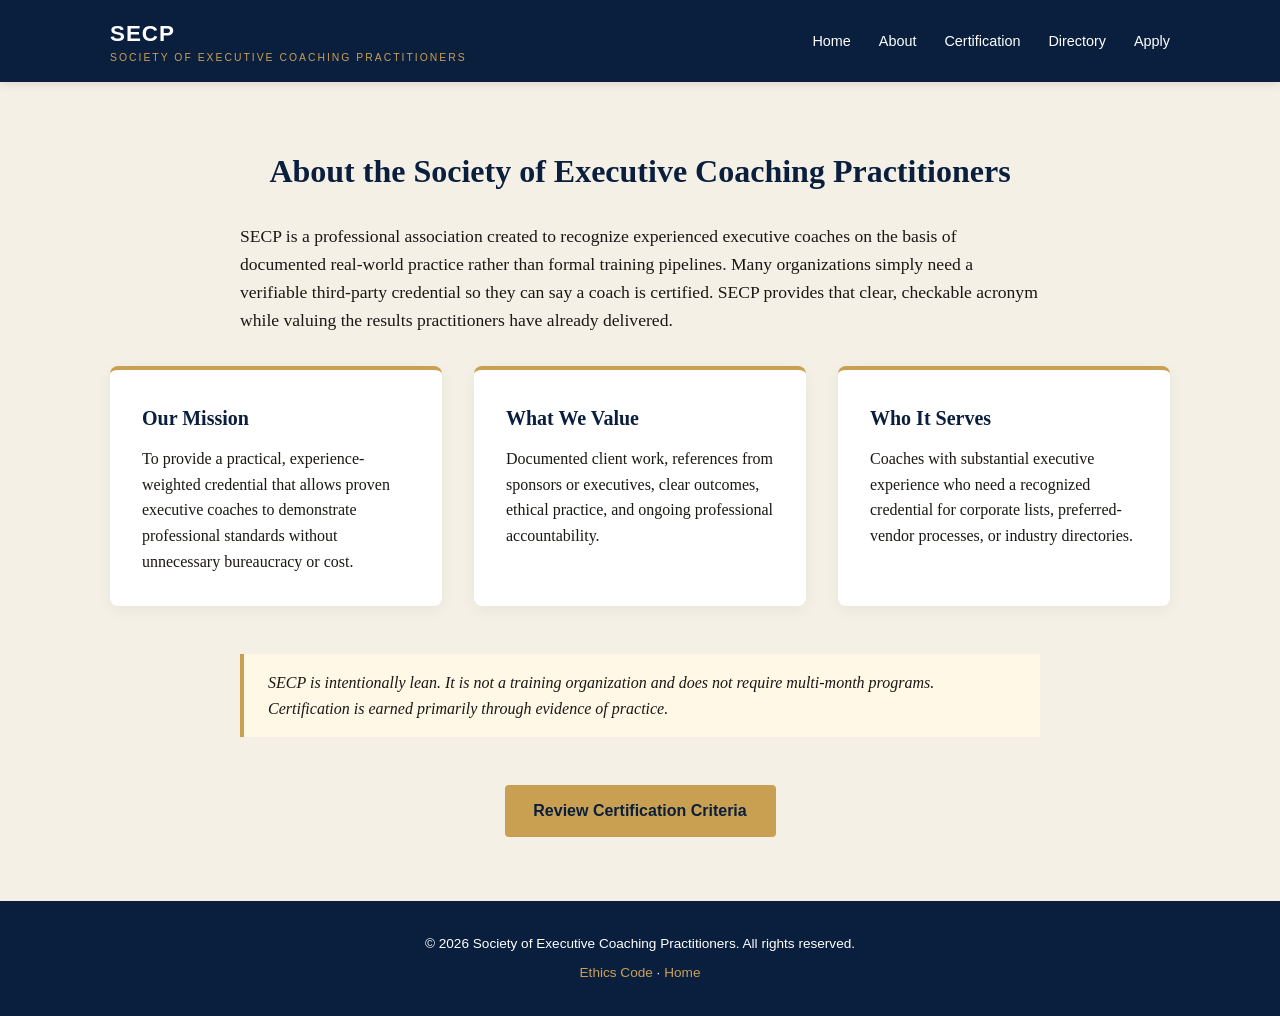
==== about.html @ 78c827bc "Add remaining SECP pages: about, criteria, directory, apply, ethics" ====
<!DOCTYPE html>
<html lang="en">
<head>
  <meta charset="UTF-8">
  <meta name="viewport" content="width=device-width, initial-scale=1.0">
  <title>About SECP | Society of Executive Coaching Practitioners</title>
  <link rel="stylesheet" href="css/style.css">
</head>
<body>
  <header>
    <div class="container header-inner">
      <a href="index.html" class="logo">
        <div class="logo-text">SECP<span>SOCIETY OF EXECUTIVE COACHING PRACTITIONERS</span></div>
      </a>
      <nav>
        <a href="index.html">Home</a>
        <a href="about.html">About</a>
        <a href="criteria.html">Certification</a>
        <a href="directory.html">Directory</a>
        <a href="apply.html">Apply</a>
      </nav>
    </div>
  </header>

  <section>
    <div class="container">
      <h2>About the Society of Executive Coaching Practitioners</h2>
      <p style="max-width: 800px; margin: 0 auto 2rem; font-size: 1.1rem;">SECP is a professional association created to recognize experienced executive coaches on the basis of documented real-world practice rather than formal training pipelines. Many organizations simply need a verifiable third-party credential so they can say a coach is certified. SECP provides that clear, checkable acronym while valuing the results practitioners have already delivered.</p>

      <div class="grid-3">
        <div class="card">
          <h3>Our Mission</h3>
          <p>To provide a practical, experience-weighted credential that allows proven executive coaches to demonstrate professional standards without unnecessary bureaucracy or cost.</p>
        </div>
        <div class="card">
          <h3>What We Value</h3>
          <p>Documented client work, references from sponsors or executives, clear outcomes, ethical practice, and ongoing professional accountability.</p>
        </div>
        <div class="card">
          <h3>Who It Serves</h3>
          <p>Coaches with substantial executive experience who need a recognized credential for corporate lists, preferred-vendor processes, or industry directories.</p>
        </div>
      </div>

      <div class="note" style="max-width: 800px; margin: 3rem auto;">
        SECP is intentionally lean. It is not a training organization and does not require multi-month programs. Certification is earned primarily through evidence of practice.
      </div>

      <p style="text-align: center;"><a href="criteria.html" class="btn">Review Certification Criteria</a></p>
    </div>
  </section>

  <footer>
    <div class="container">
      <p>&copy; 2026 Society of Executive Coaching Practitioners. All rights reserved.</p>
      <p style="margin-top: 0.5rem;"><a href="ethics.html">Ethics Code</a> · <a href="index.html">Home</a></p>
    </div>
  </footer>
</body>
</html>
---- css/style.css ----
:root {
  --navy: #0a1f3d;
  --navy-dark: #071422;
  --gold: #c9a052;
  --gold-light: #e8d5a3;
  --cream: #f4f0e6;
  --slate: #1f2634;
  --text: #1a1814;
  --muted: #5a6570;
  --white: #ffffff;
  --border: #e0dcd0;
}

* {
  margin: 0;
  padding: 0;
  box-sizing: border-box;
}

body {
  font-family: 'Georgia', 'Times New Roman', serif;
  color: var(--text);
  background: var(--cream);
  line-height: 1.6;
}

.container {
  max-width: 1100px;
  margin: 0 auto;
  padding: 0 20px;
}

header {
  background: var(--navy);
  color: var(--white);
  padding: 1rem 0;
  position: sticky;
  top: 0;
  z-index: 100;
  box-shadow: 0 2px 10px rgba(0,0,0,0.1);
}

.header-inner {
  display: flex;
  justify-content: space-between;
  align-items: center;
}

.logo {
  display: flex;
  align-items: center;
  gap: 12px;
  text-decoration: none;
  color: var(--white);
}

.logo-text {
  font-family: 'Arial', sans-serif;
  font-weight: 700;
  font-size: 1.4rem;
  letter-spacing: 1px;
}

.logo-text span {
  display: block;
  font-size: 0.65rem;
  font-weight: 400;
  letter-spacing: 2px;
  color: var(--gold);
  margin-top: -2px;
}

nav a {
  color: var(--white);
  text-decoration: none;
  margin-left: 1.5rem;
  font-family: 'Arial', sans-serif;
  font-size: 0.9rem;
  font-weight: 500;
  transition: color 0.2s;
}

nav a:hover {
  color: var(--gold);
}

.hero {
  background: linear-gradient(135deg, var(--navy) 0%, var(--navy-dark) 100%);
  color: var(--white);
  padding: 5rem 0 4rem;
  text-align: center;
}

.hero h1 {
  font-size: 2.8rem;
  margin-bottom: 1rem;
  font-weight: 400;
}

.hero .accent {
  color: var(--gold);
}

.hero p {
  font-size: 1.2rem;
  max-width: 700px;
  margin: 0 auto 2rem;
  opacity: 0.9;
}

.btn {
  display: inline-block;
  background: var(--gold);
  color: var(--navy);
  padding: 0.8rem 1.8rem;
  text-decoration: none;
  font-family: 'Arial', sans-serif;
  font-weight: 600;
  border-radius: 4px;
  transition: background 0.2s;
}

.btn:hover {
  background: var(--gold-light);
}

.btn-outline {
  background: transparent;
  border: 2px solid var(--gold);
  color: var(--gold);
  margin-left: 1rem;
}

.btn-outline:hover {
  background: var(--gold);
  color: var(--navy);
}

section {
  padding: 4rem 0;
}

section h2 {
  font-size: 2rem;
  color: var(--navy);
  margin-bottom: 1.5rem;
  text-align: center;
}

.grid-3 {
  display: grid;
  grid-template-columns: repeat(auto-fit, minmax(280px, 1fr));
  gap: 2rem;
  margin-top: 2rem;
}

.card {
  background: var(--white);
  padding: 2rem;
  border-radius: 8px;
  box-shadow: 0 4px 15px rgba(0,0,0,0.05);
  border-top: 4px solid var(--gold);
}

.card h3 {
  color: var(--navy);
  margin-bottom: 0.75rem;
  font-size: 1.25rem;
}

.criteria-table {
  width: 100%;
  border-collapse: collapse;
  background: var(--white);
  margin: 2rem 0;
  box-shadow: 0 2px 10px rgba(0,0,0,0.05);
}

.criteria-table th,
.criteria-table td {
  padding: 1rem;
  text-align: left;
  border-bottom: 1px solid var(--border);
}

.criteria-table th {
  background: var(--navy);
  color: var(--white);
  font-family: 'Arial', sans-serif;
}

.criteria-table tr:hover {
  background: #faf8f4;
}

.note {
  background: #fff8e7;
  border-left: 4px solid var(--gold);
  padding: 1rem 1.5rem;
  margin: 1.5rem 0;
  font-style: italic;
}

footer {
  background: var(--navy);
  color: var(--white);
  padding: 2rem 0;
  text-align: center;
  font-family: 'Arial', sans-serif;
  font-size: 0.85rem;
}

footer a {
  color: var(--gold);
  text-decoration: none;
}

@media (max-width: 768px) {
  .hero h1 { font-size: 2rem; }
  nav { display: none; }
  .header-inner { flex-direction: column; gap: 1rem; }
}
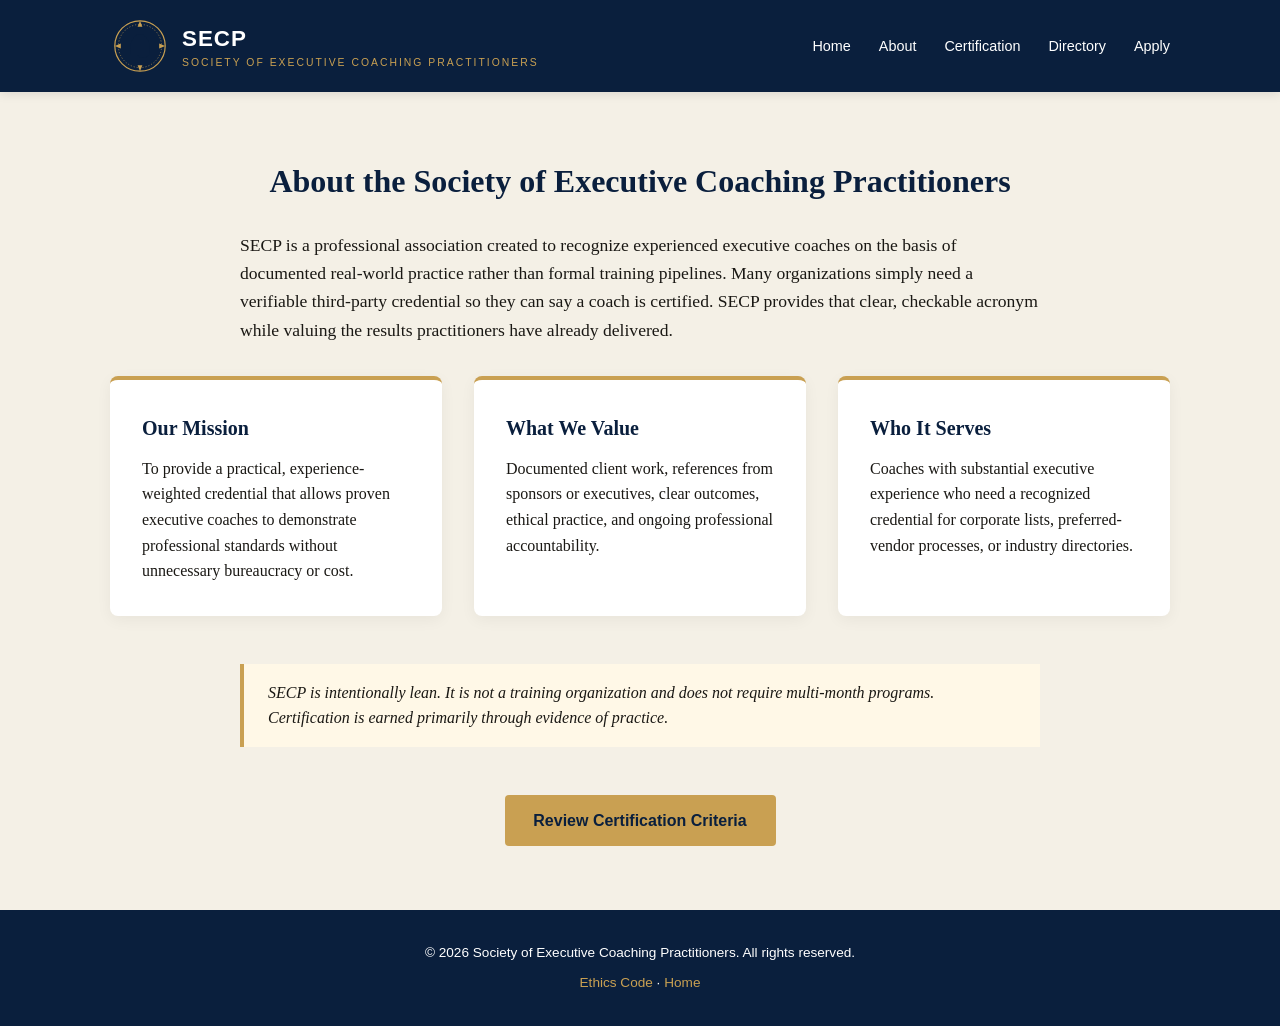
==== commit 1aaf7ea4: "Update remaining pages to use logo SVG" ====
--- a/about.html
+++ b/about.html
@@ -10,6 +10,7 @@
   <header>
     <div class="container header-inner">
       <a href="index.html" class="logo">
+        <img src="images/logo.svg" alt="SECP Logo" style="height:60px; width:auto;">
         <div class="logo-text">SECP<span>SOCIETY OF EXECUTIVE COACHING PRACTITIONERS</span></div>
       </a>
       <nav>
